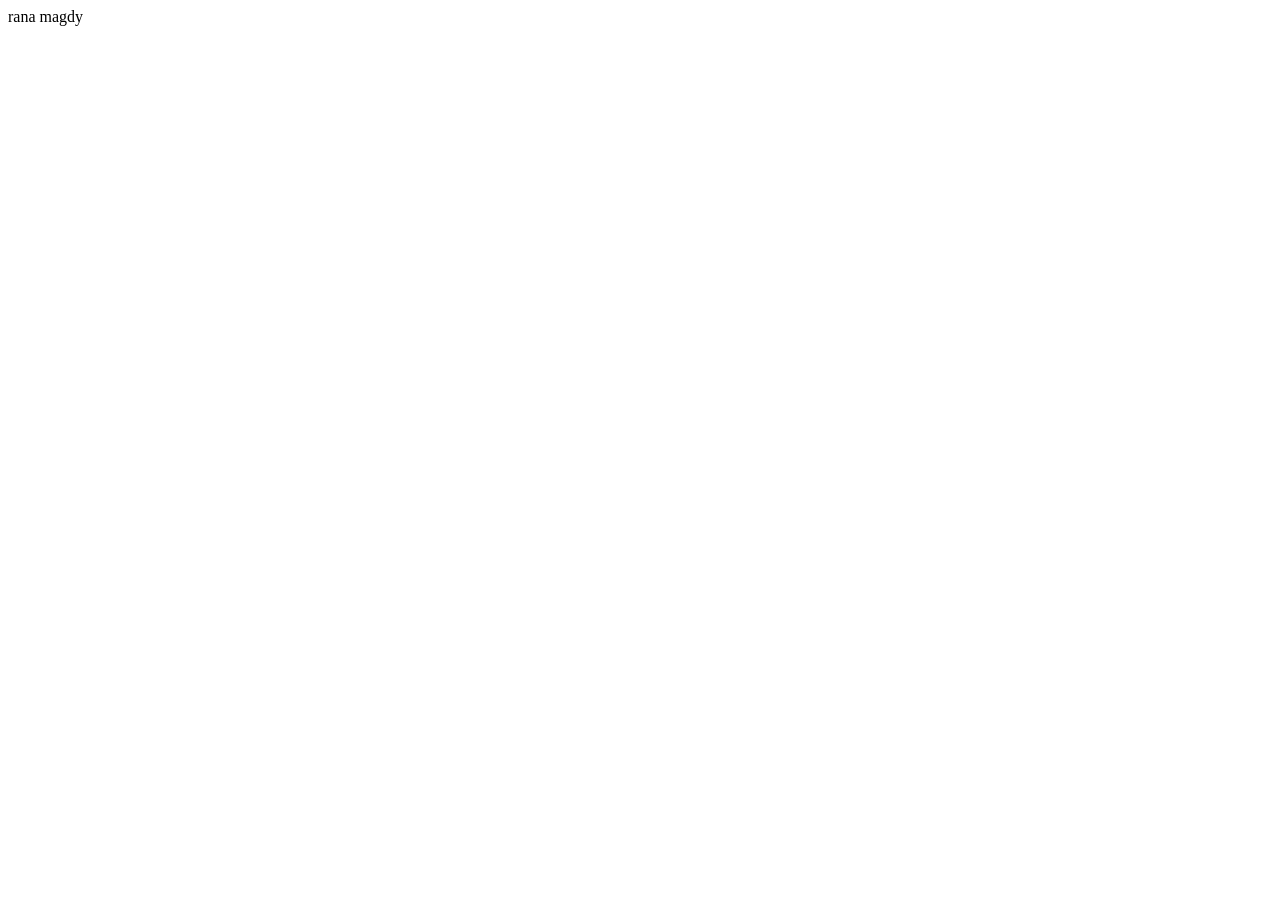
==== index.html @ ce849b86 "rana magdy" ====
<!DOCTYPE html>
<html lang="en">
<head>
    <meta charset="UTF-8">
    <meta name="viewport" content="width=device-width, initial-scale=1.0">
    <title>Document</title>
</head>
<body>
    rana magdy 
    
</body>
</html>
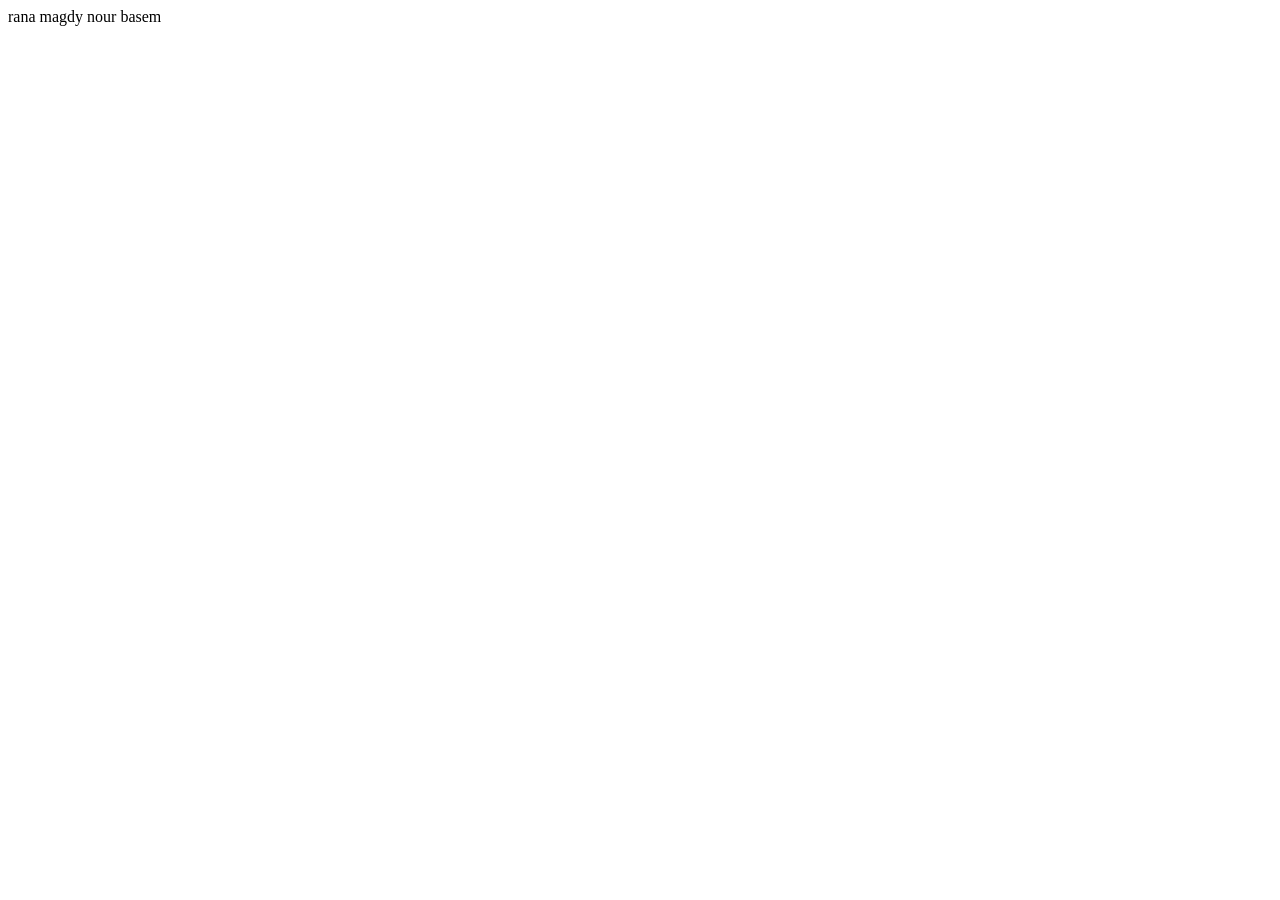
==== commit 2c282975: "add a first file" ====
--- a/index.html
+++ b/index.html
@@ -1,12 +1,16 @@
 <!DOCTYPE html>
 <html lang="en">
+
 <head>
     <meta charset="UTF-8">
     <meta name="viewport" content="width=device-width, initial-scale=1.0">
-    <title>Document</title>
+    <title>HOME</title>
 </head>
+
 <body>
-    rana magdy 
-    
+    rana magdy
+    nour basem
+
 </body>
+
 </html>
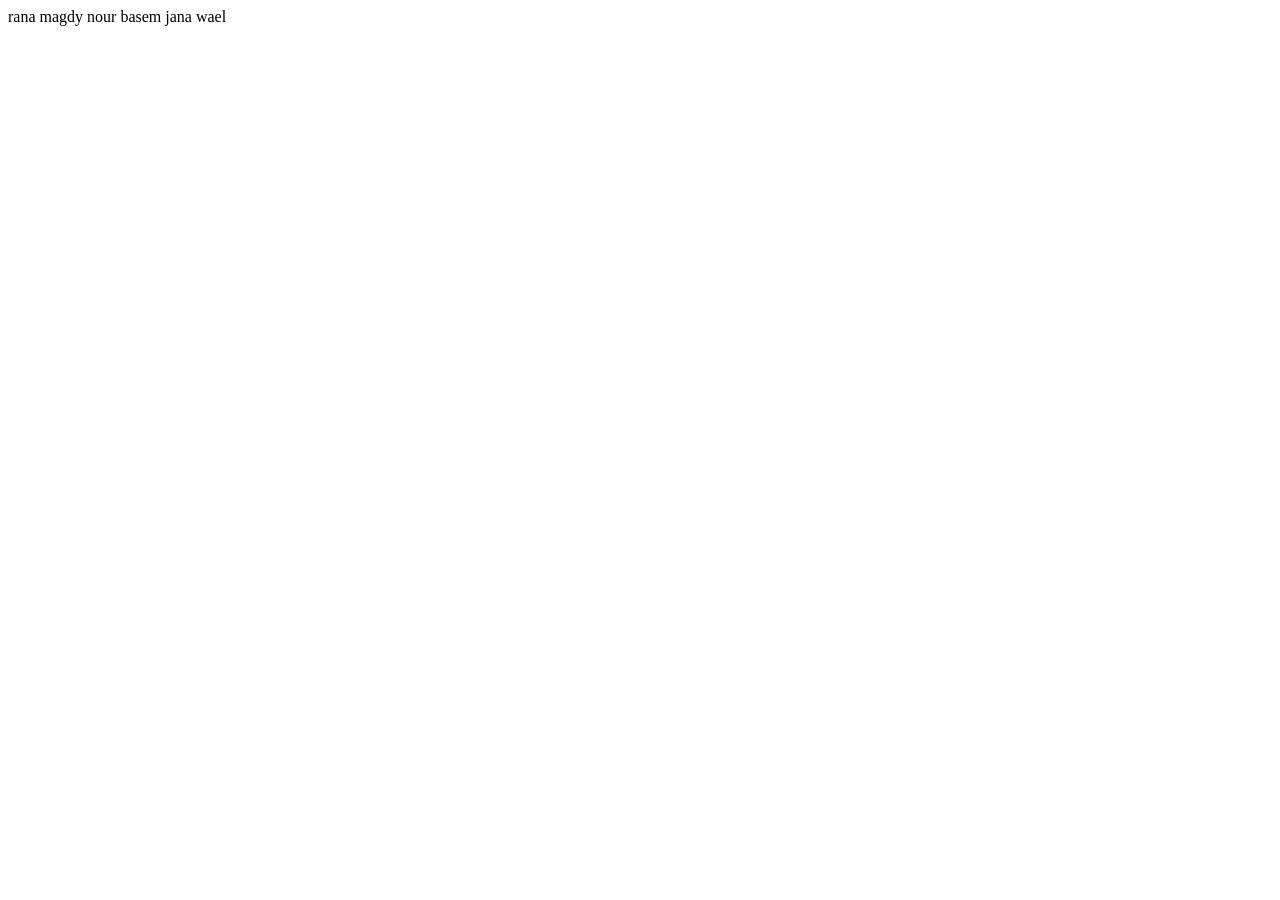
==== commit 0ecf699a: "do" ====
--- a/index.html
+++ b/index.html
@@ -10,6 +10,7 @@
 <body>
     rana magdy
     nour basem
+    jana wael 
 
 </body>
 
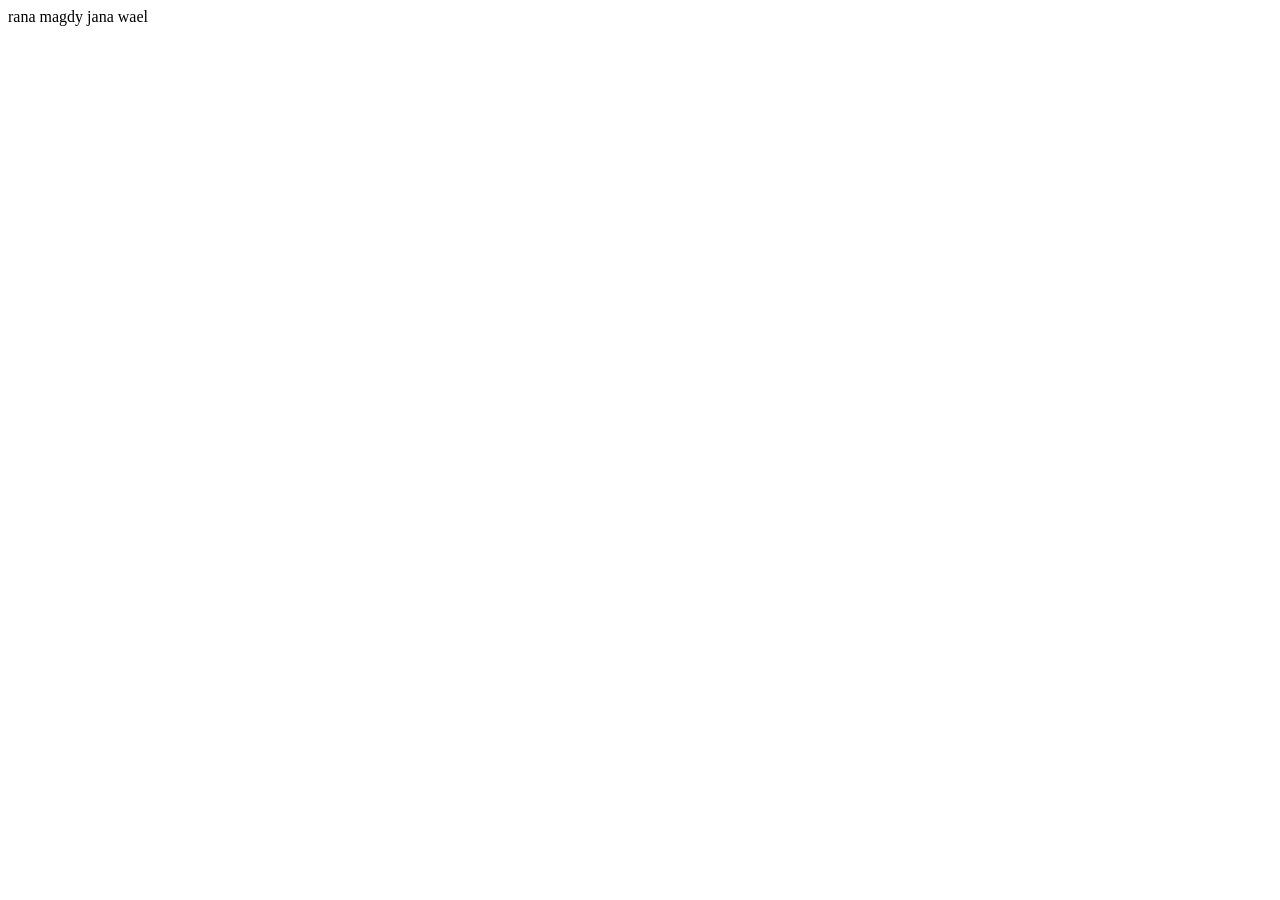
==== commit c43e159a: "rana" ====
--- a/index.html
+++ b/index.html
@@ -9,7 +9,6 @@
 
 <body>
     rana magdy
-    nour basem
     jana wael 
 
 </body>
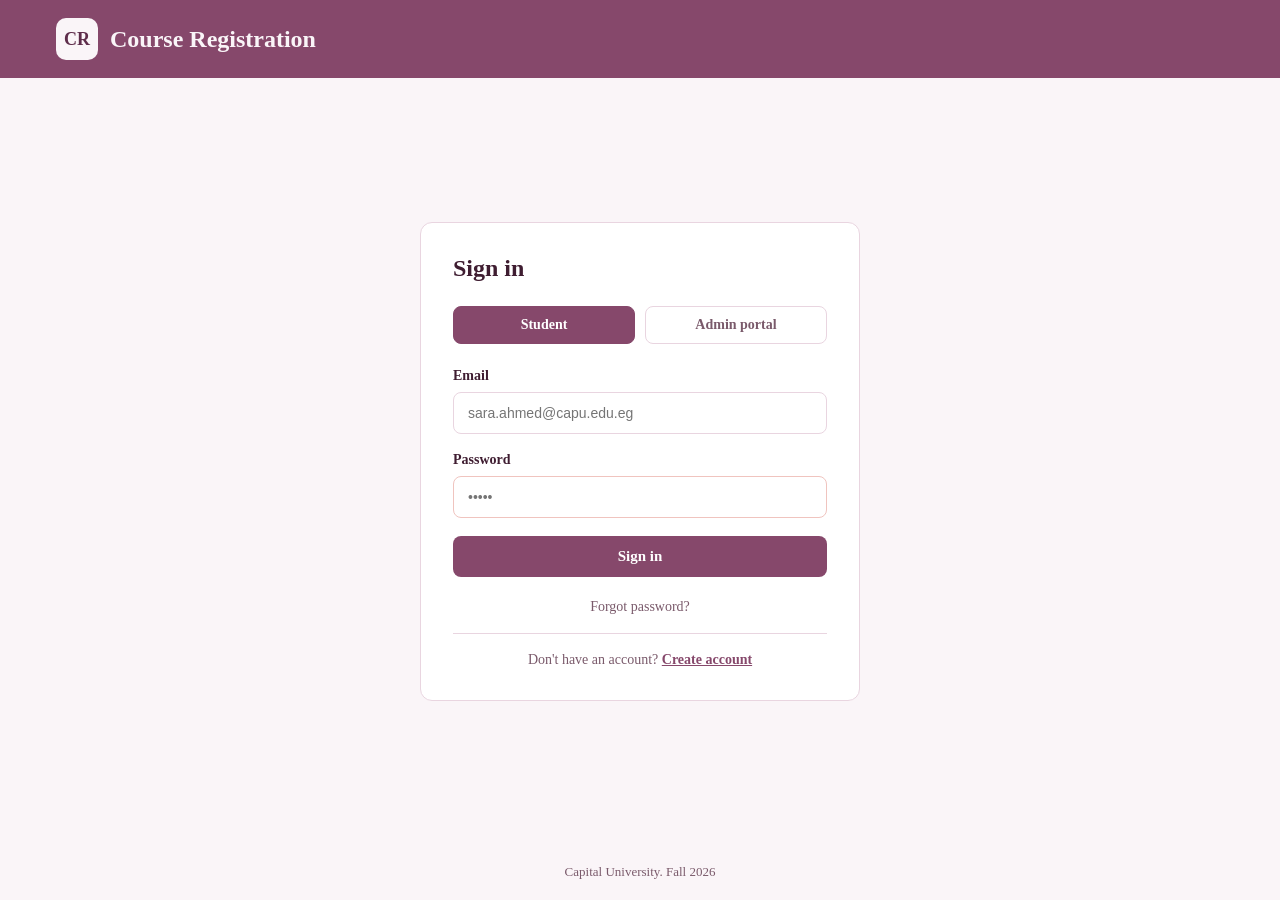
==== commit c4df342c: "rana maked" ====
--- a/index.html
+++ b/index.html
@@ -4,13 +4,49 @@
 <head>
     <meta charset="UTF-8">
     <meta name="viewport" content="width=device-width, initial-scale=1.0">
-    <title>HOME</title>
+    <link rel="stylesheet" href="style.css">
+    <title>Sign in - Course Registration</title>
 </head>
 
 <body>
-    rana magdy
-    jana wael 
+    <nav>
+        <h2 class="logo">CR</h2>
+        <h2 class="brand">Course Registration </h2>
 
+
+    </nav>
+    <main class="container">
+        <div class="card">
+            <h1 class="card-title">Sign in</h1>
+            <div class="role-tabs">
+                <a href="index.html" class="tab-btn active">Student</a>
+                <a href="admin-signin.html" class="tab-btn">Admin portal</a>
+            </div>
+            <form class="auth-form">
+                <div class="form-group">
+                    <label for="email">Email</label>
+                    <input type="email" id="email" placeholder="sara.ahmed@capu.edu.eg" required>
+                </div>
+
+                <div class="form-group">
+                    <label for="password">Password</label>
+                    <input type="password" id="password" class="input-error" placeholder="•••••" required>
+                </div>
+                <a href="dashboardstudent.html" class="btn-submit">Sign in</a>
+            </form>
+
+            <div class="card-footer">
+                <a href="#" class="forgot-link">Forgot password?</a>
+                <hr class="divider">
+                <p class="signup-text">
+                    Don't have an account? <a href="#">Create account</a>
+                </p>
+            </div>
+        </div>
+    </main>
+    <footer class="page-footer">
+        Capital University. Fall 2026
+    </footer>
 </body>
 
 </html>
--- a/style.css
+++ b/style.css
@@ -0,0 +1,206 @@
+* {
+    margin: 0;
+    padding: 0;
+    box-sizing: border-box;
+}
+
+:root {
+    --primary: #86486B;
+    --primary-dark: #5E2D4B;
+    --primary-darker: #3F1D31;
+    --bg: #FAF5F8;
+    --border: #E9D5E0;
+    --avatar: #86486B;
+    --text: #3F1D31;
+    --text-muted: #7A5A6B;
+    --nav-link: #E6D3DF;
+    --white: #FFFFFF;
+    --danger: #B42318;
+    --danger-bg: #FDECEA;
+    --danger-border: #F0C4BF;
+    --danger-text: #7A2A20;
+    --notice-bg: #FBF0F5;
+    --notice-border: #E8C6D8;
+    --success-bg: #F1E9F5;
+    --success-border: #D9C5E3;
+    --notice-soft: #F7F0FA;
+    --disabled: #CDB8C6;
+    --disabled-bg: #F4F0F2;
+}
+
+nav {
+    background-color: var(--primary);
+    height: 78px;
+    padding: 0 56px;
+    gap: 12px;
+    align-items: center;
+    display: flex;
+
+}
+
+.logo {
+    width: 42px;
+    height: 42px;
+    background: var(--bg);
+    color: var(--primary-dark);
+    border-radius: 10px;
+    display: flex;
+    align-items: center;
+    justify-content: center;
+    font-weight: bold;
+    font-size: 18px;
+}
+
+.brand {
+    display: flex;
+    align-items: center;
+    gap: 12px;
+    color: var(--bg);
+}
+
+body {
+    background-color: var(--bg);
+    color: var(--text);
+    min-height: 100vh;
+    display: flex;
+    flex-direction: column;
+}
+
+.container {
+    flex: 1;
+    display: flex;
+    justify-content: center;
+    align-items: center;
+    padding: 40px 20px;
+}
+
+.card {
+    background-color: var(--white);
+    border: 1px solid var(--border);
+    border-radius: 12px;
+    width: 100%;
+    max-width: 440px;
+    padding: 32px;
+}
+
+.card-title {
+    font-size: 24px;
+    font-weight: 700;
+    color: var(--text);
+    margin-bottom: 24px;
+}
+
+.role-tabs {
+    display: flex;
+    gap: 10px;
+    margin-bottom: 24px;
+}
+
+.tab-btn {
+    flex: 1;
+    padding: 10px;
+    border-radius: 8px;
+    font-size: 14px;
+    font-weight: 600;
+    cursor: pointer;
+    border: 1px solid var(--border);
+    background-color: var(--white);
+    color: var(--text-muted);
+    transition: 0.2s;
+    text-decoration: none;
+    text-align: center;
+    display: block;
+}
+
+
+.tab-btn.active {
+    background-color: var(--primary);
+    color: var(--white);
+    border-color: var(--primary);
+}
+
+.form-group {
+    margin-bottom: 18px;
+    display: flex;
+    flex-direction: column;
+    gap: 8px;
+}
+
+.form-group label {
+    font-size: 14px;
+    font-weight: 600;
+    color: var(--text);
+}
+
+.form-group input {
+    padding: 12px 14px;
+    border: 1px solid var(--border);
+    border-radius: 8px;
+    font-size: 14px;
+    color: var(--text);
+    outline: none;
+}
+
+.form-group input:focus {
+    border-color: var(--primary);
+}
+
+.form-group input.input-error {
+    border-color: var(--danger-border);
+}
+
+
+.btn-submit {
+    display: block;
+    text-align: center;
+    text-decoration: none;
+    width: 100%;
+    padding: 12px;
+    margin-top: 6px;
+    background-color: var(--primary);
+    color: var(--white);
+    border: none;
+    border-radius: 8px;
+    font-size: 15px;
+    font-weight: 600;
+    cursor: pointer;
+}
+
+.btn-submit:hover {
+    background-color: var(--primary-dark);
+}
+
+.card-footer {
+    margin-top: 20px;
+    text-align: center;
+}
+
+.forgot-link {
+    font-size: 14px;
+    color: var(--text-muted);
+    text-decoration: none;
+}
+
+.divider {
+    border: none;
+    border-top: 1px solid var(--border);
+    margin: 18px 0;
+}
+
+.signup-text {
+    font-size: 14px;
+    color: var(--text-muted);
+}
+
+.signup-text a {
+    color: var(--primary);
+    font-weight: 600;
+    text-decoration: underline;
+}
+
+.page-footer {
+    text-align: center;
+    padding: 20px;
+    font-size: 13px;
+    color: var(--text-muted);
+}
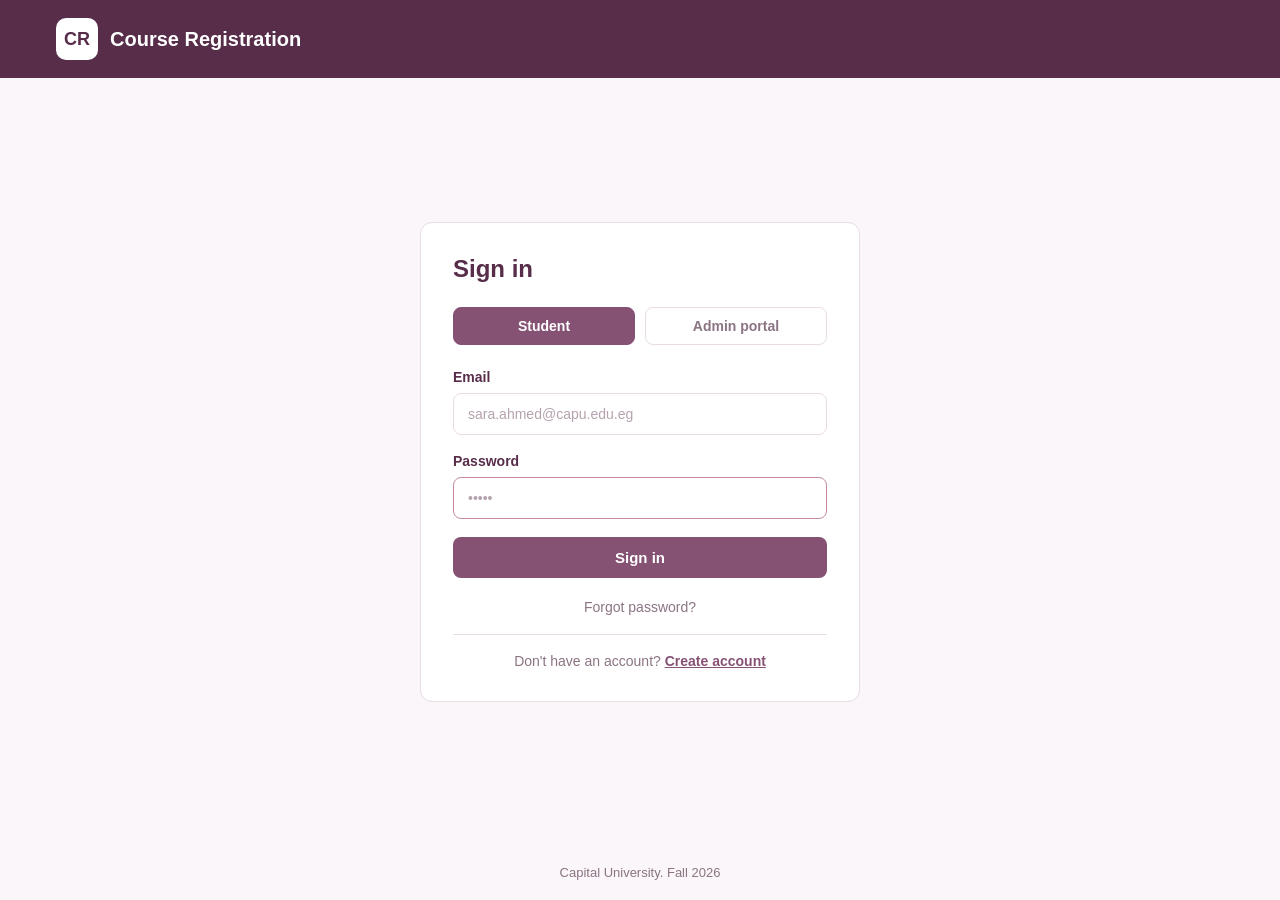
==== commit 1bdeaed5: "Add newline at end of index.html" ====
--- a/index.html
+++ b/index.html
@@ -47,6 +47,7 @@
     <footer class="page-footer">
         Capital University. Fall 2026
     </footer>
+    
 </body>
 
-</html>+</html>
--- a/style.css
+++ b/style.css
@@ -4,45 +4,29 @@
     box-sizing: border-box;
 }
 
-:root {
-    --primary: #86486B;
-    --primary-dark: #5E2D4B;
-    --primary-darker: #3F1D31;
-    --bg: #FAF5F8;
-    --border: #E9D5E0;
-    --avatar: #86486B;
-    --text: #3F1D31;
-    --text-muted: #7A5A6B;
-    --nav-link: #E6D3DF;
-    --white: #FFFFFF;
-    --danger: #B42318;
-    --danger-bg: #FDECEA;
-    --danger-border: #F0C4BF;
-    --danger-text: #7A2A20;
-    --notice-bg: #FBF0F5;
-    --notice-border: #E8C6D8;
-    --success-bg: #F1E9F5;
-    --success-border: #D9C5E3;
-    --notice-soft: #F7F0FA;
-    --disabled: #CDB8C6;
-    --disabled-bg: #F4F0F2;
+body {
+    background-color: #FAF6F9;
+    color: #572D49;
+    font-family: Arial, sans-serif;
+    min-height: 100vh;
+    display: flex;
+    flex-direction: column;
 }
 
 nav {
-    background-color: var(--primary);
+    background-color: #572D49;
     height: 78px;
     padding: 0 56px;
     gap: 12px;
     align-items: center;
     display: flex;
-
 }
 
 .logo {
     width: 42px;
     height: 42px;
-    background: var(--bg);
-    color: var(--primary-dark);
+    background-color: #FFFFFF;
+    color: #572D49;
     border-radius: 10px;
     display: flex;
     align-items: center;
@@ -55,15 +39,8 @@
     display: flex;
     align-items: center;
     gap: 12px;
-    color: var(--bg);
-}
-
-body {
-    background-color: var(--bg);
-    color: var(--text);
-    min-height: 100vh;
-    display: flex;
-    flex-direction: column;
+    color: #FFFFFF;
+    font-size: 20px;
 }
 
 .container {
@@ -75,8 +52,8 @@
 }
 
 .card {
-    background-color: var(--white);
-    border: 1px solid var(--border);
+    background-color: #FFFFFF;
+    border: 1px solid #E8DCE5;
     border-radius: 12px;
     width: 100%;
     max-width: 440px;
@@ -86,8 +63,9 @@
 .card-title {
     font-size: 24px;
     font-weight: 700;
-    color: var(--text);
+    color: #572D49;
     margin-bottom: 24px;
+    text-align: left;
 }
 
 .role-tabs {
@@ -103,20 +81,28 @@
     font-size: 14px;
     font-weight: 600;
     cursor: pointer;
-    border: 1px solid var(--border);
-    background-color: var(--white);
-    color: var(--text-muted);
+    border: 1px solid #E8DCE5;
+    background-color: #FFFFFF;
+    color: #8B7483;
     transition: 0.2s;
     text-decoration: none;
     text-align: center;
     display: block;
 }
 
+.tab-btn:hover {
+    color: #572D49;
+    border-color: #865274;
+}
 
 .tab-btn.active {
-    background-color: var(--primary);
-    color: var(--white);
-    border-color: var(--primary);
+    background-color: #865274;
+    color: #FFFFFF;
+    border-color: #865274;
+}
+
+.auth-form {
+    width: 100%;
 }
 
 .form-group {
@@ -129,26 +115,36 @@
 .form-group label {
     font-size: 14px;
     font-weight: 600;
-    color: var(--text);
+    color: #572D49;
 }
 
 .form-group input {
+    width: 100%;
     padding: 12px 14px;
-    border: 1px solid var(--border);
+    border: 1px solid #E8DCE5;
     border-radius: 8px;
     font-size: 14px;
-    color: var(--text);
+    color: #572D49;
+    background-color: #FFFFFF;
     outline: none;
 }
 
 .form-group input:focus {
-    border-color: var(--primary);
+    border-color: #865274;
+}
+
+.form-group input::placeholder {
+    color: #B5A2AE;
 }
 
 .form-group input.input-error {
-    border-color: var(--danger-border);
-}
-
+    border-color: #C98B9B;
+}
+
+.error-msg {
+    font-size: 13px;
+    color: #C98B9B;
+}
 
 .btn-submit {
     display: block;
@@ -157,8 +153,8 @@
     width: 100%;
     padding: 12px;
     margin-top: 6px;
-    background-color: var(--primary);
-    color: var(--white);
+    background-color: #865274;
+    color: #FFFFFF;
     border: none;
     border-radius: 8px;
     font-size: 15px;
@@ -167,7 +163,7 @@
 }
 
 .btn-submit:hover {
-    background-color: var(--primary-dark);
+    background-color: #572D49;
 }
 
 .card-footer {
@@ -177,30 +173,39 @@
 
 .forgot-link {
     font-size: 14px;
-    color: var(--text-muted);
+    color: #8B7483;
     text-decoration: none;
+}
+
+.forgot-link:hover {
+    color: #572D49;
+    text-decoration: underline;
 }
 
 .divider {
     border: none;
-    border-top: 1px solid var(--border);
+    border-top: 1px solid #E8DCE5;
     margin: 18px 0;
 }
 
 .signup-text {
     font-size: 14px;
-    color: var(--text-muted);
+    color: #8B7483;
 }
 
 .signup-text a {
-    color: var(--primary);
+    color: #865274;
     font-weight: 600;
     text-decoration: underline;
+}
+
+.signup-text a:hover {
+    color: #572D49;
 }
 
 .page-footer {
     text-align: center;
     padding: 20px;
     font-size: 13px;
-    color: var(--text-muted);
+    color: #8B7483;
 }
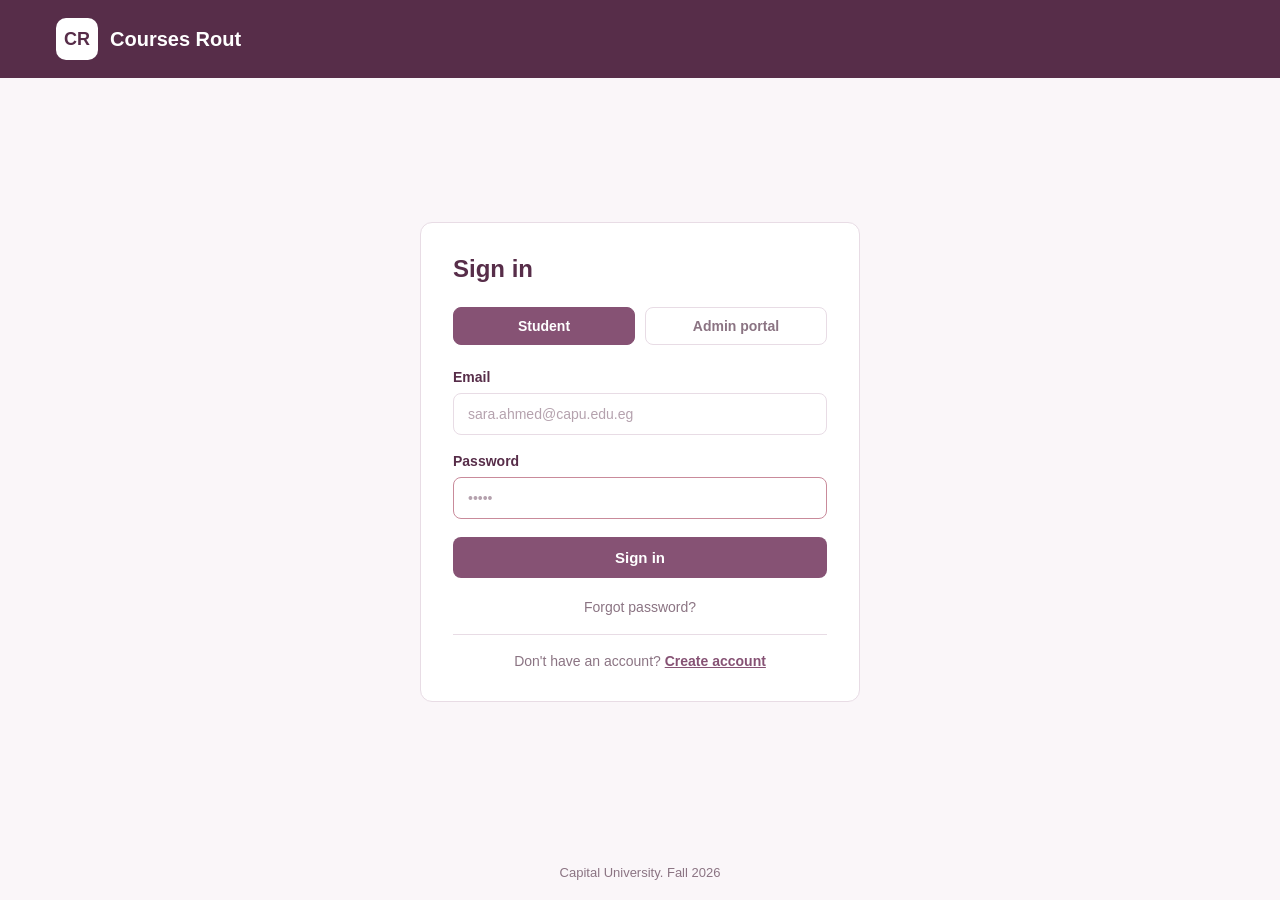
==== commit 4d513a82: "edit" ====
--- a/index.html
+++ b/index.html
@@ -11,7 +11,7 @@
 <body>
     <nav>
         <h2 class="logo">CR</h2>
-        <h2 class="brand">Course Registration </h2>
+        <h2 class="brand">Courses Rout </h2>
 
 
     </nav>
@@ -47,7 +47,6 @@
     <footer class="page-footer">
         Capital University. Fall 2026
     </footer>
-    
 </body>
 
-</html>
+</html>
